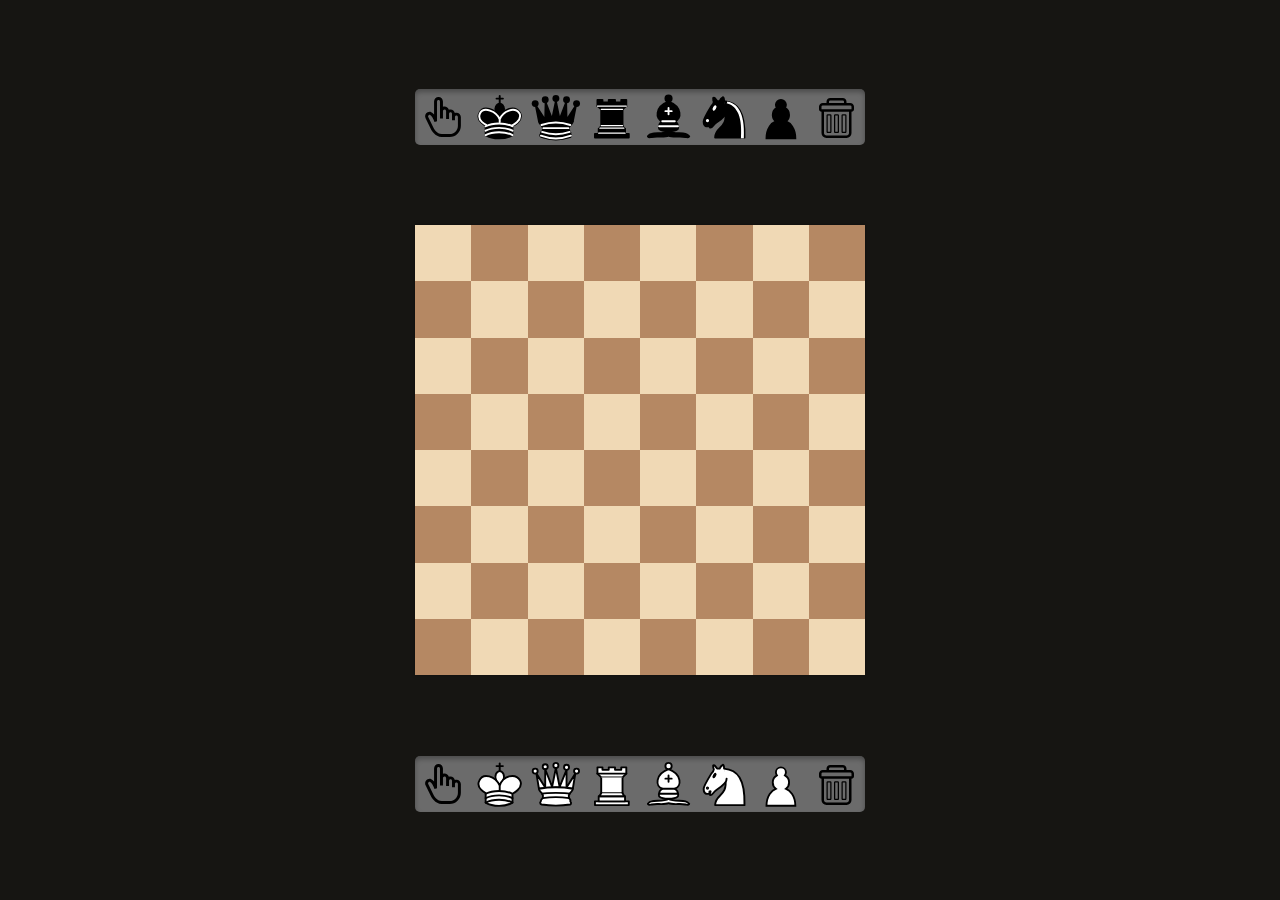
==== chess-board-editor/index.html @ 850cf2c2 "Adding chess-board-editor" ====
<!DOCTYPE html>
<html lang="en">
  <head>
    <meta charset="UTF-8" />
    <meta http-equiv="X-UA-Compatible" content="IE=edge" />
    <meta name="viewport" content="width=device-width, initial-scale=1.0" />
    <link rel="stylesheet" href="style.css" />

    <title>Chess Board Editor</title>
  </head>
  <body>
    <main>
      <div class="selector">
        <div class="selector-piece" pointer></div>
        <div class="selector-piece" piece="black-king"></div>
        <div class="selector-piece" piece="black-queen"></div>
        <div class="selector-piece" piece="black-rook"></div>
        <div class="selector-piece" piece="black-bishop"></div>
        <div class="selector-piece" piece="black-knight"></div>
        <div class="selector-piece" piece="black-pawn"></div>
        <div class="selector-piece" trash></div>
      </div>

      <div class="board"></div>

      <div class="selector">
        <div class="selector-piece" pointer></div>
        <div class="selector-piece" piece="white-king"></div>
        <div class="selector-piece" piece="white-queen"></div>
        <div class="selector-piece" piece="white-rook"></div>
        <div class="selector-piece" piece="white-bishop"></div>
        <div class="selector-piece" piece="white-knight"></div>
        <div class="selector-piece" piece="white-pawn"></div>
        <div class="selector-piece" trash></div>
      </div>
    </main>

    <script src="./main.js"></script>
  </body>
</html>
---- chess-board-editor/style.css ----
:root {
  --queen-position-x: -57px;
  --bishop-position-x: -113px;
  --knight-position-x: -170px;
  --rook-position-x: -227px;
  --pawn-position-x: -283px;

  --black-position-y: -57px;
}

* {
  padding: 0;
  margin: 0;
  box-sizing: border-box;
}

body {
  background: #161512;
}

main {
  padding: 1em 0;
  width: 100%;
  height: 100vh;
  display: grid;
  place-items: center;
  gap: 0.5em;
  grid-template-columns: 1fr;
  grid-template-rows: 1fr 1fr 1fr;
}

/* board */
.board {
  width: 450px;
  height: 450px;
  display: grid;
  grid-template-columns: repeat(8, 1fr);
  grid-template-rows: repeat(8, 1fr);
  box-shadow: 0 0 4px rgba(0, 0, 0, 0.39);
}

.light {
  background: #f0d9b5;
}

.dark {
  background: #b58863;
}

.square[highlighted] {
  box-shadow: inset 0 0 14px green;
}

.square[target] {
  box-shadow: inset 0 0 14px red;
}

/* pieces */
.square[piece],
.selector-piece[piece] {
  background-size: 340px;
  background-image: url('./assets/chess-pieces-sprite.svg');
}

.square[piece='white-king'],
.selector-piece[piece='white-king'] {
  background-position: 0 0;
}

.square[piece='black-king'],
.selector-piece[piece='black-king'] {
  background-position: 0 var(--black-position-y);
}

.square[piece='white-queen'],
.selector-piece[piece='white-queen'] {
  background-position: var(--queen-position-x) 0;
}

.square[piece='black-queen'],
.selector-piece[piece='black-queen'] {
  background-position: var(--queen-position-x) var(--black-position-y);
}

.square[piece='white-rook'],
.selector-piece[piece='white-rook'] {
  background-position: var(--rook-position-x) 0;
}

.square[piece='black-rook'],
.selector-piece[piece='black-rook'] {
  background-position: var(--rook-position-x) var(--black-position-y);
}

.square[piece='white-bishop'],
.selector-piece[piece='white-bishop'] {
  background-position: var(--bishop-position-x) 0;
}

.square[piece='black-bishop'],
.selector-piece[piece='black-bishop'] {
  background-position: var(--bishop-position-x) var(--black-position-y);
}

.square[piece='white-knight'],
.selector-piece[piece='white-knight'] {
  background-position: var(--knight-position-x) 0;
}

.square[piece='black-knight'],
.selector-piece[piece='black-knight'] {
  background-position: var(--knight-position-x) var(--black-position-y);
}

.square[piece='white-pawn'],
.selector-piece[piece='white-pawn'] {
  background-position: var(--pawn-position-x) 0;
}

.square[piece='black-pawn'],
.selector-piece[piece='black-pawn'] {
  background-position: var(--pawn-position-x) var(--black-position-y);
}

/* selectors */
.selector {
  width: 450px;
  height: 56px;
  display: grid;
  grid-template-columns: repeat(8, 1fr);
  grid-template-rows: 1fr;
  border-radius: 5px;
  background: #6b6b6b;
  box-shadow: 0 3px 5px rgba(0, 0, 0, 0.3) inset;
}

.selector-piece {
  transition: background-color 0.2s;
}

.selector-piece:hover {
  background-color: rgba(54, 146, 231, 0.2);
}

.selector-piece[selected] {
  background-color: rgba(54, 146, 231, 0.5);
}

/* trash-can */
.selector-piece[trash] {
  background-size: 35px;
  background-image: url('./assets/trash.svg');
  background-repeat: no-repeat;
  background-position: 10px 9px;
}

/* pointer */
.selector-piece[pointer] {
  background-size: 40px;
  background-image: url('./assets/pointer.svg');
  background-repeat: no-repeat;
  background-position: 8px 8px;
}
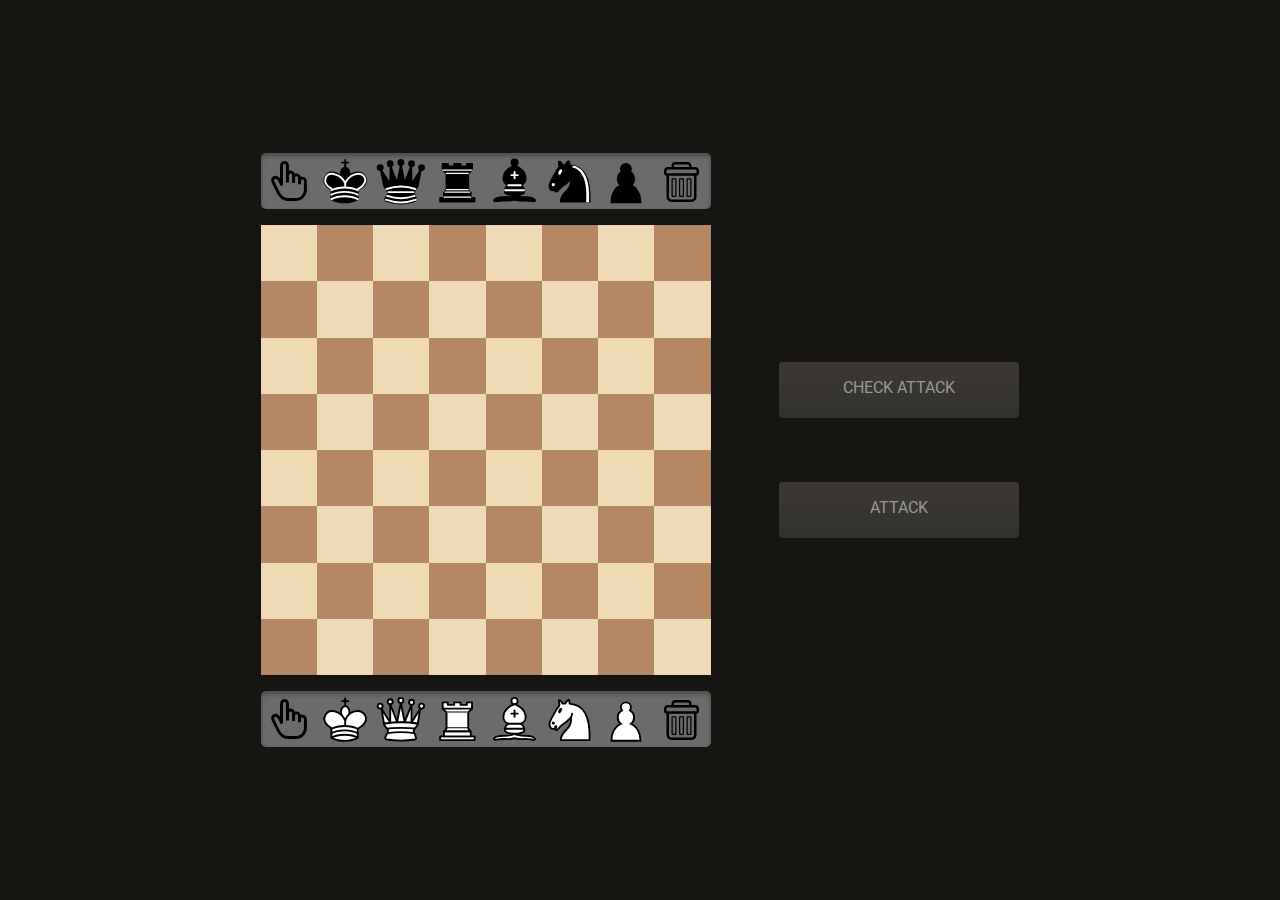
==== commit ac7b3cb5: "Adding buttons and refactoring" ====
--- a/chess-board-editor/index.html
+++ b/chess-board-editor/index.html
@@ -8,31 +8,39 @@
 
     <title>Chess Board Editor</title>
   </head>
+
   <body>
     <main>
-      <div class="selector">
-        <div class="selector-piece" pointer></div>
-        <div class="selector-piece" piece="black-king"></div>
-        <div class="selector-piece" piece="black-queen"></div>
-        <div class="selector-piece" piece="black-rook"></div>
-        <div class="selector-piece" piece="black-bishop"></div>
-        <div class="selector-piece" piece="black-knight"></div>
-        <div class="selector-piece" piece="black-pawn"></div>
-        <div class="selector-piece" trash></div>
-      </div>
+      <section class="board-section">
+        <div class="selector">
+          <div class="selector-piece" pointer></div>
+          <div class="selector-piece" piece="black-king"></div>
+          <div class="selector-piece" piece="black-queen"></div>
+          <div class="selector-piece" piece="black-rook"></div>
+          <div class="selector-piece" piece="black-bishop"></div>
+          <div class="selector-piece" piece="black-knight"></div>
+          <div class="selector-piece" piece="black-pawn"></div>
+          <div class="selector-piece" trash></div>
+        </div>
 
-      <div class="board"></div>
+        <div class="board"></div>
 
-      <div class="selector">
-        <div class="selector-piece" pointer></div>
-        <div class="selector-piece" piece="white-king"></div>
-        <div class="selector-piece" piece="white-queen"></div>
-        <div class="selector-piece" piece="white-rook"></div>
-        <div class="selector-piece" piece="white-bishop"></div>
-        <div class="selector-piece" piece="white-knight"></div>
-        <div class="selector-piece" piece="white-pawn"></div>
-        <div class="selector-piece" trash></div>
-      </div>
+        <div class="selector">
+          <div class="selector-piece" pointer></div>
+          <div class="selector-piece" piece="white-king"></div>
+          <div class="selector-piece" piece="white-queen"></div>
+          <div class="selector-piece" piece="white-rook"></div>
+          <div class="selector-piece" piece="white-bishop"></div>
+          <div class="selector-piece" piece="white-knight"></div>
+          <div class="selector-piece" piece="white-pawn"></div>
+          <div class="selector-piece" trash></div>
+        </div>
+      </section>
+
+      <section class="buttons-section">
+        <div class="button" id="check-attack">CHECK ATTACK</div>
+        <div class="button" id="attack">ATTACK</div>
+      </section>
     </main>
 
     <script src="./main.js"></script>
--- a/chess-board-editor/style.css
+++ b/chess-board-editor/style.css
@@ -1,3 +1,5 @@
+@import url('https://fonts.googleapis.com/css2?family=Roboto&display=swap');
+
 :root {
   --queen-position-x: -57px;
   --bishop-position-x: -113px;
@@ -16,21 +18,29 @@
 
 body {
   background: #161512;
+  font-family: Roboto, 'sans-serif';
+  display: flex;
 }
 
 main {
   padding: 1em 0;
-  width: 100%;
   height: 100vh;
-  display: grid;
-  place-items: center;
-  gap: 0.5em;
-  grid-template-columns: 1fr;
-  grid-template-rows: 1fr 1fr 1fr;
+  width: 70%;
+  margin: 0 auto;
+  display: flex;
+  justify-content: space-evenly;
 }
 
 /* board */
+.board-section {
+  display: flex;
+  flex-direction: column;
+  justify-content: center;
+  align-items: center;
+}
+
 .board {
+  margin: 1em 0;
   width: 450px;
   height: 450px;
   display: grid;
@@ -161,3 +171,35 @@
   background-repeat: no-repeat;
   background-position: 8px 8px;
 }
+
+/* buttons */
+.buttons-section {
+  display: flex;
+  flex-direction: column;
+  justify-content: center;
+}
+
+.button {
+	background: linear-gradient(to bottom, #3c3934, #33312e 100%);
+	color: #999;
+	width: 15em;
+  height: 3.5em;
+	margin: 2em 0;
+	text-align: center;
+	padding: 1em 0;
+	border-radius: 4px;
+	cursor: pointer;
+	user-select: none;
+}
+
+.button:hover {
+	background: linear-gradient(to bottom, #44413b, #3b3935 100%);
+	color: #ccc;
+}
+
+.button:active {
+	box-shadow: 0 0 12px #999;
+	background: #d64f00;
+	color: #fff;
+	text-shadow: 0 1px 1px black !important;
+}